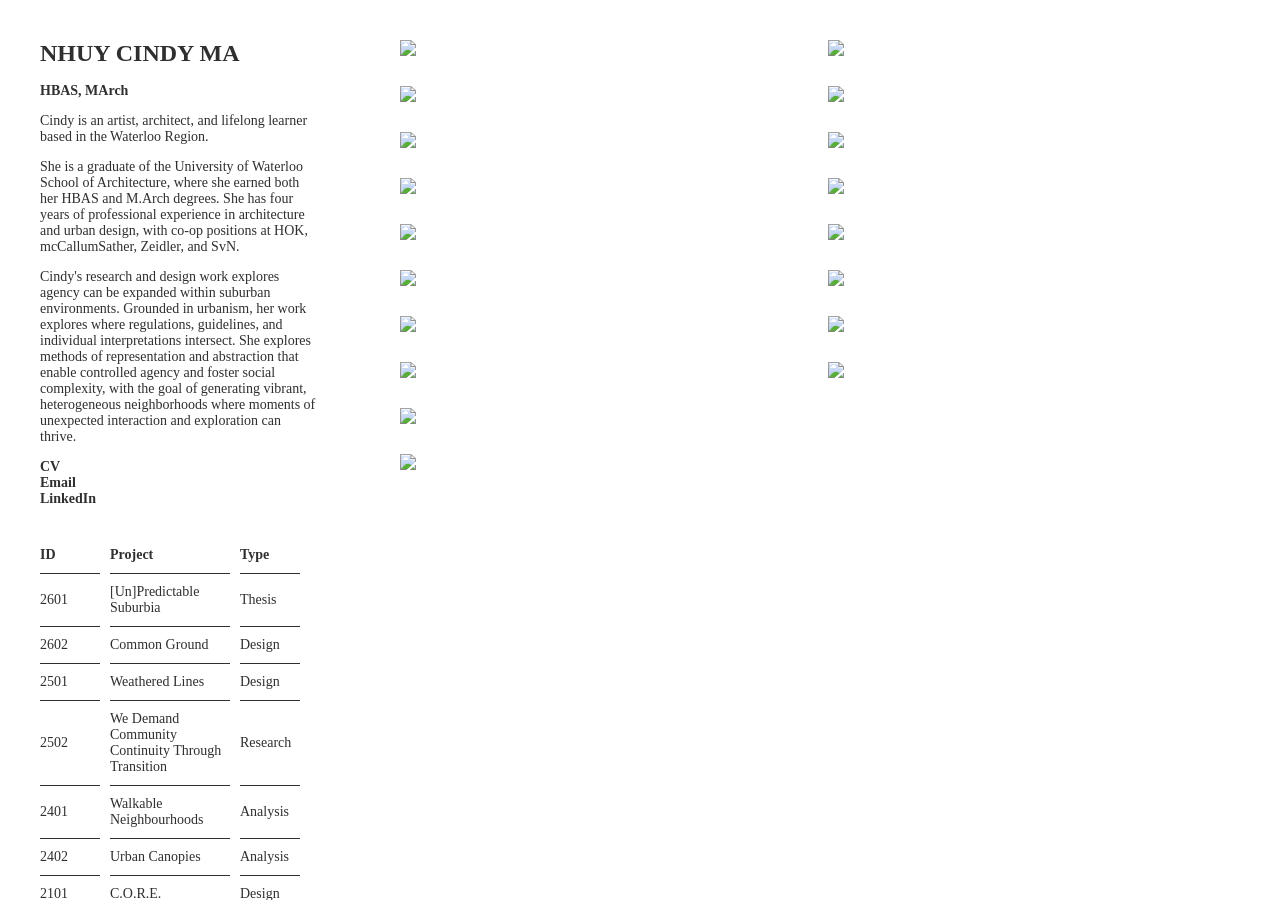
==== index.html @ 772e26f6 "2026-06-07 Add Table, Independent Scrolling" ====
<!DOCTYPE html>
<html lang="en">

<head>
    <meta charset="UTF-8">
    <meta name="viewport" content="width=device-width, initial-scale=1.0">
    <title>Nhuy Cindy Ma</title>
    <link rel="stylesheet" href="styles.css">
</head>

<body>

    <div class="flex-container">
        <div class="navigation">

            <a href="./index.html"><h1>NHUY CINDY MA</h1></a>


            <p class="tagline">HBAS, MArch</p>
            <p>Cindy is an artist, architect, and lifelong learner based in the Waterloo Region.</p>
            <p>She is a graduate of the University of Waterloo School of Architecture, where she
                earned both her HBAS and M.Arch degrees. She has four years of professional experience 
                in architecture and urban design, with co-op positions at HOK, mcCallumSather, Zeidler, and SvN.</p>
            <p>Cindy's research and design work explores agency can be expanded within suburban environments. 
                Grounded in urbanism, her work explores where regulations, guidelines, and individual interpretations 
                intersect. She explores methods of representation and abstraction that enable controlled agency and foster 
                social complexity, with the goal of generating vibrant, heterogeneous neighborhoods where moments of 
                unexpected interaction and exploration can thrive.</p>
            

            <a href="./pages/CV.html"><span class="tagline">CV</span></a><br>
            <a href="mailto:cindy.ma@uwaterloo.ca" rel="mailto"><span class="tagline">Email</span></a><br>
            <a href="https://www.linkedin.com/in/nhuycindyma/" target="_blank" rel="noreferrer"><span class="tagline">LinkedIn</span></a>


            <table>

                <tr>
                    <th>ID</th>
                    <th>Project</th>
                    <th>Type</th>
                </tr>

                <tr>
                    <td>2601</td>
                    <td>[Un]Predictable Suburbia</td>
                    <td>Thesis</td>
                </tr>

                <tr>
                    <td>2602</td>
                    <td>Common Ground</td>
                    <td>Design</td>
                </tr>

                <tr>
                    <td>2501</td>
                    <td>Weathered Lines</td>
                    <td>Design</td>
                </tr>

                <tr>
                    <td>2502</td>
                    <td>We Demand Community Continuity Through Transition</td>
                    <td>Research</td>
                </tr>

                <tr>
                    <td>2401</td>
                    <td>Walkable Neighbourhoods</td>
                    <td>Analysis</td>
                </tr>

                <tr>
                    <td>2402</td>
                    <td>Urban Canopies</td>
                    <td>Analysis</td>
                </tr>

                <tr>
                    <td>2101</td>
                    <td>C.O.R.E.</td>
                    <td>Design</td>
                </tr>

                <tr>
                    <td>2102</td>
                    <td>[Off] The Shelf</td>
                    <td>Research</td>
                </tr>

                <tr>
                    <td>2103</td>
                    <td>The Grand Crossing</td>
                    <td>Design</td>
                </tr>

            </table>


        </div>


        <div class="gallery">

            <div class="left-gallery">
                <img src="./images/gallery/4A_1.jpg">
                <img src="./images/gallery/SvN_1.jpg">
                <img src="./images/gallery/2501_2.jpg">
                <img src="./images/gallery/2501_1.jpg">
                <img src="./images/gallery/2504_1.jpg">
                <img src="./images/gallery/2503_1.jpg">
                <img src="./images/gallery/SvN_3.jpg">
                <img src="./images/gallery/2602_1.jpg">
                <img src="./images/gallery/2504_2.jpg">
                <img src="./images/gallery/SvN_2.jpg">
                <!-- fix pathing -->
            </div>


            <div class="right-gallery">
                <img src="./images/gallery/2602_3.jpg">
                <img src="./images/gallery/2101_1.jpg">
                <img src="./images/gallery/2601_4.jpg">
                <img src="./images/gallery/2601_3.jpg">
                <img src="./images/gallery/2B_1.jpg">
                <img src="./images/gallery/2601_2.jpg">
                <img src="./images/gallery/2601_1.jpg">
                <img src="./images/gallery/2402_2.jpg">
            </div>

        </div>
    </div>

    

</body>

</html>
---- styles.css ----
/* Body */
html,
body {
    margin: 0;
    height: 100%;
    overflow: hidden;
}

/* Typeface */
* {
    font-family: Roboto;
    font-size: 14px;
    font-weight: 350;
    color: #2f2f2f;
}

h1 {
    font-size: 24px;
    font-weight: 700;
    margin-top: 0px;
}

.tagline {
    font-weight: 600;
}

/* Flex */
.flex-container {
    display: flex;
    height: 100vh;
}

.flex-container div {
    flex: 1;
}

.flex-container .navigation,
.flex-container .gallery {
    padding: 40px;
}

.flex-container .gallery {
    flex: 3 1 0%;
    display: flex;
}

.left-gallery img,
.right-gallery img {
    max-width: 100%;
    height: auto;
    display: block;
    margin-bottom: 15px;
}

.left-gallery,
.right-gallery {
    display: flex;
    flex-direction: column;
    gap: 15px;
}

/* Independent Scrolling */
.gallery {
    gap: 15px;
    overflow-y: auto;
}

.navigation {
    overflow-y: auto;
}

/* Hide Scrollbar */
.gallery,
.navigation {

    scrollbar-width: none;
    -ms-overflow-style: none;
}

.gallery::-webkit-scrollbar,
.navigation::-webkit-scrollbar {
    display: none;
}

/* Table */
table  {
    margin-top: 30px;
    width: 100%;
    color: #2f2f2f;
    margin-left: -10px;
    margin-right: -10px;
    border-spacing: 10px;
}

th {
    font-weight: 600;
    text-align: left;
}

td,
th {
    vertical-align: middle;
    padding: 0px 0px 10px 0px;
}

td,
th {
    border-bottom: 1px solid #2f2f2f;
}

tr:last-child td{
    border-bottom: none;
}

th:nth-child(1),
td:nth-child(1),
th:nth-child(3),
td:nth-child(3) {
    width: 60px;
}

/* Links */
a {
    text-decoration: none;
    color: #2f2f2f;
}

a:active {
    color:grey;
}
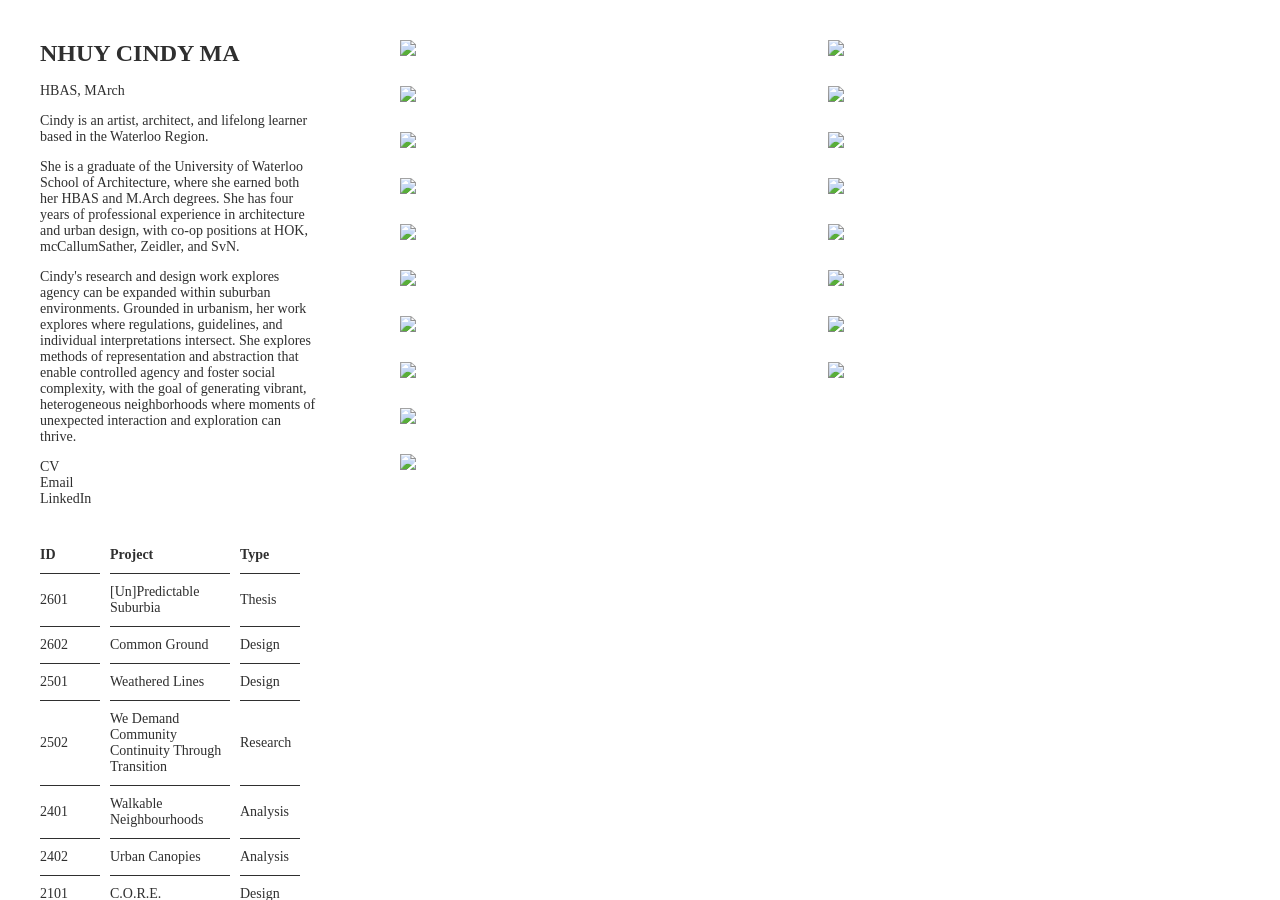
==== commit 1714c9f0: "2026-06-07 Add All Pages" ====
--- a/index.html
+++ b/index.html
@@ -16,7 +16,7 @@
             <a href="./index.html"><h1>NHUY CINDY MA</h1></a>
 
 
-            <p class="tagline">HBAS, MArch</p>
+            <p class="bold">HBAS, MArch</p>
             <p>Cindy is an artist, architect, and lifelong learner based in the Waterloo Region.</p>
             <p>She is a graduate of the University of Waterloo School of Architecture, where she
                 earned both her HBAS and M.Arch degrees. She has four years of professional experience 
@@ -28,12 +28,12 @@
                 unexpected interaction and exploration can thrive.</p>
             
 
-            <a href="./pages/CV.html"><span class="tagline">CV</span></a><br>
-            <a href="mailto:cindy.ma@uwaterloo.ca" rel="mailto"><span class="tagline">Email</span></a><br>
-            <a href="https://www.linkedin.com/in/nhuycindyma/" target="_blank" rel="noreferrer"><span class="tagline">LinkedIn</span></a>
+            <a href="./pages/CV.html"><span class="bold">CV</span></a><br>
+            <a href="mailto:cindy.ma@uwaterloo.ca" rel="mailto"><span class="bold">Email</span></a><br>
+            <a href="https://www.linkedin.com/in/nhuycindyma/" target="_blank" rel="noreferrer"><span class="bold">LinkedIn</span></a>
 
 
-            <table>
+            <table class="project-table">
 
                 <tr>
                     <th>ID</th>
@@ -43,55 +43,55 @@
 
                 <tr>
                     <td>2601</td>
-                    <td>[Un]Predictable Suburbia</td>
+                    <td><a href="./pages/2601.html">[Un]Predictable Suburbia</a></td>
                     <td>Thesis</td>
                 </tr>
 
                 <tr>
                     <td>2602</td>
-                    <td>Common Ground</td>
+                    <td><a href="./pages/2602.html">Common Ground</a></td>
                     <td>Design</td>
                 </tr>
 
                 <tr>
                     <td>2501</td>
-                    <td>Weathered Lines</td>
+                    <td><a href="./pages/2501.html">Weathered Lines</a></td>
                     <td>Design</td>
                 </tr>
 
                 <tr>
                     <td>2502</td>
-                    <td>We Demand Community Continuity Through Transition</td>
+                    <td><a href="./pages/2502.html">We Demand Community Continuity Through Transition</a></td>
                     <td>Research</td>
                 </tr>
 
                 <tr>
                     <td>2401</td>
-                    <td>Walkable Neighbourhoods</td>
+                    <td><a href="./pages/2401.html">Walkable Neighbourhoods</a></td>
                     <td>Analysis</td>
                 </tr>
 
                 <tr>
                     <td>2402</td>
-                    <td>Urban Canopies</td>
+                    <td><a href="./pages/2402.html">Urban Canopies</a></td>
                     <td>Analysis</td>
                 </tr>
 
                 <tr>
                     <td>2101</td>
-                    <td>C.O.R.E.</td>
+                    <td><a href="./pages/2101.html">C.O.R.E.</a></td>
                     <td>Design</td>
                 </tr>
 
                 <tr>
                     <td>2102</td>
-                    <td>[Off] The Shelf</td>
+                    <td><a href="./pages/2102.html">[Off] The Shelf</a></td>
                     <td>Research</td>
                 </tr>
 
                 <tr>
                     <td>2103</td>
-                    <td>The Grand Crossing</td>
+                    <td><a href="./pages/2103.html">The Grand Crossing</a></td>
                     <td>Design</td>
                 </tr>
 
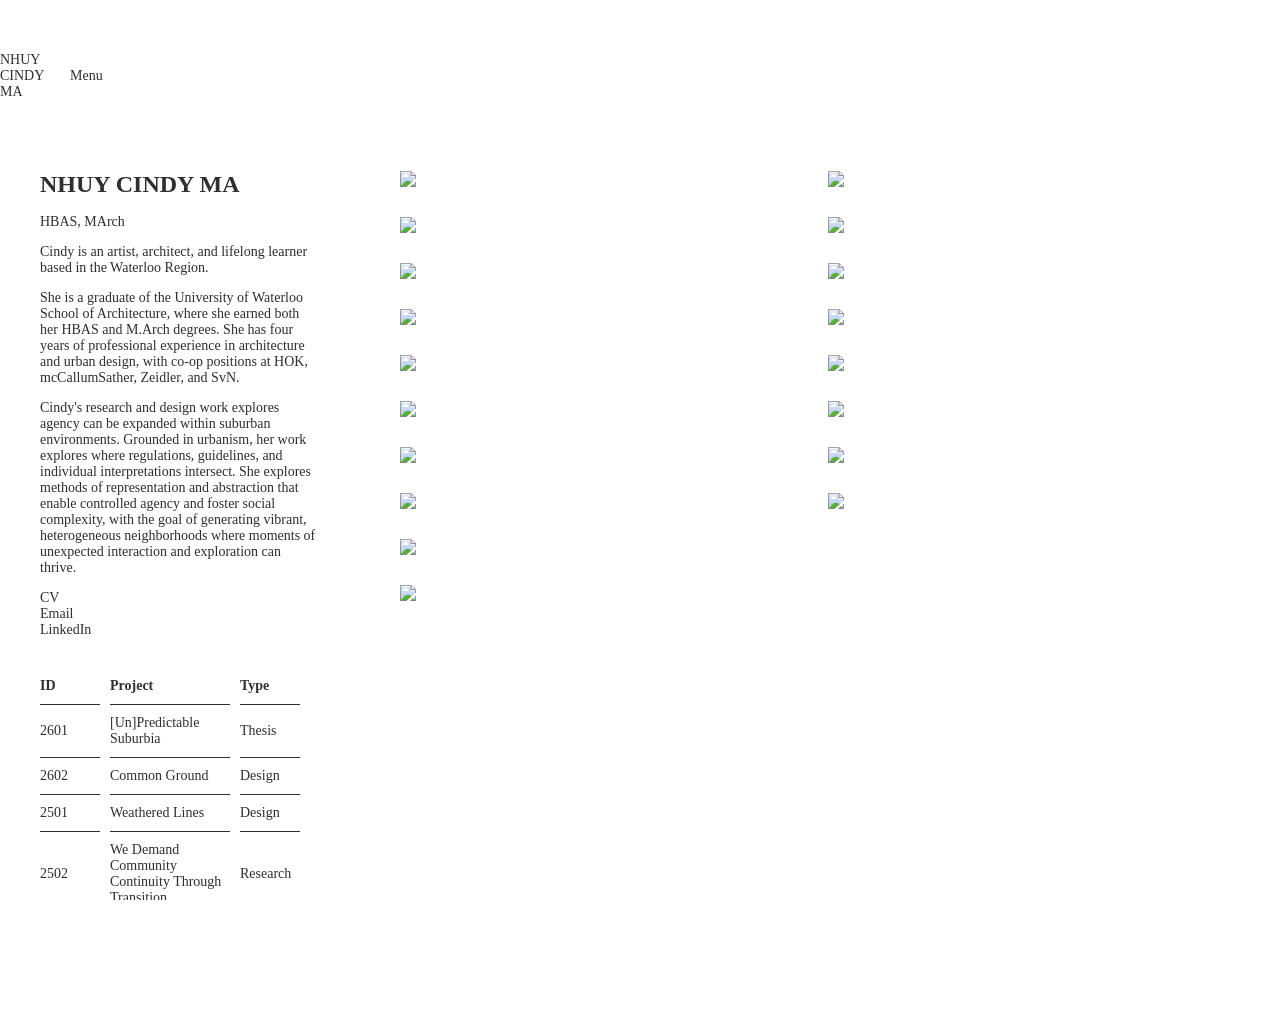
==== commit 537936f5: "2026-06-07 Test Lazy Loading" ====
--- a/index.html
+++ b/index.html
@@ -10,7 +10,16 @@
 
 <body>
 
-    <div class="flex-container">
+    <header class="mobile-header">
+        <table class="mobile-header-table">
+            <tr>
+                <td><a href="./index.html"><h2 class="bold">NHUY CINDY MA</h2></a></td>
+                <td><a href="./mobile-index.html"><h2>Menu</h2></a></td>
+            </tr>
+        </table>
+    </header>
+
+    <div id="top" class="flex-container">
         <div class="navigation">
 
             <a href="./index.html"><h1>NHUY CINDY MA</h1></a>
@@ -100,39 +109,36 @@
 
         </div>
 
-
         <div class="gallery">
 
             <div class="left-gallery">
-                <img src="./images/gallery/4A_1.jpg">
-                <img src="./images/gallery/SvN_1.jpg">
-                <img src="./images/gallery/2501_2.jpg">
-                <img src="./images/gallery/2501_1.jpg">
-                <img src="./images/gallery/2504_1.jpg">
-                <img src="./images/gallery/2503_1.jpg">
-                <img src="./images/gallery/SvN_3.jpg">
-                <img src="./images/gallery/2602_1.jpg">
-                <img src="./images/gallery/2504_2.jpg">
-                <img src="./images/gallery/SvN_2.jpg">
-                <!-- fix pathing -->
+                <img src="./images/gallery/4A_1.jpg" loading="lazy" decoding="async">
+                <img src="./images/gallery/SvN_1.jpg" loading="lazy" decoding="async">
+                <img src="./images/gallery/2501_2.jpg" loading="lazy" decoding="async">
+                <img src="./images/gallery/2501_1.jpg" loading="lazy" decoding="async">
+                <img src="./images/gallery/2504_1.jpg" loading="lazy" decoding="async">
+                <img src="./images/gallery/2503_1.jpg" loading="lazy" decoding="async">
+                <img src="./images/gallery/SvN_3.jpg" loading="lazy" decoding="async">
+                <img src="./images/gallery/2602_1.jpg" loading="lazy" decoding="async">
+                <img src="./images/gallery/2504_2.jpg" loading="lazy" decoding="async">
+                <img src="./images/gallery/SvN_2.jpg" loading="lazy" decoding="async">
             </div>
 
 
             <div class="right-gallery">
-                <img src="./images/gallery/2602_3.jpg">
-                <img src="./images/gallery/2101_1.jpg">
-                <img src="./images/gallery/2601_4.jpg">
-                <img src="./images/gallery/2601_3.jpg">
-                <img src="./images/gallery/2B_1.jpg">
-                <img src="./images/gallery/2601_2.jpg">
-                <img src="./images/gallery/2601_1.jpg">
-                <img src="./images/gallery/2402_2.jpg">
+                <img src="./images/gallery/2602_3.jpg" loading="lazy" decoding="async">
+                <img src="./images/gallery/2101_1.jpg" loading="lazy" decoding="async">
+                <img src="./images/gallery/2601_4.jpg" loading="lazy" decoding="async">
+                <img src="./images/gallery/2601_3.jpg" loading="lazy" decoding="async">
+                <img src="./images/gallery/2B_1.jpg" loading="lazy" decoding="async">
+                <img src="./images/gallery/2601_2.jpg" loading="lazy" decoding="async">
+                <img src="./images/gallery/2601_1.jpg" loading="lazy" decoding="async">
+                <img src="./images/gallery/2402_2.jpg" loading="lazy" decoding="async">
             </div>
 
         </div>
+
     </div>
-
-    
 
 </body>
 
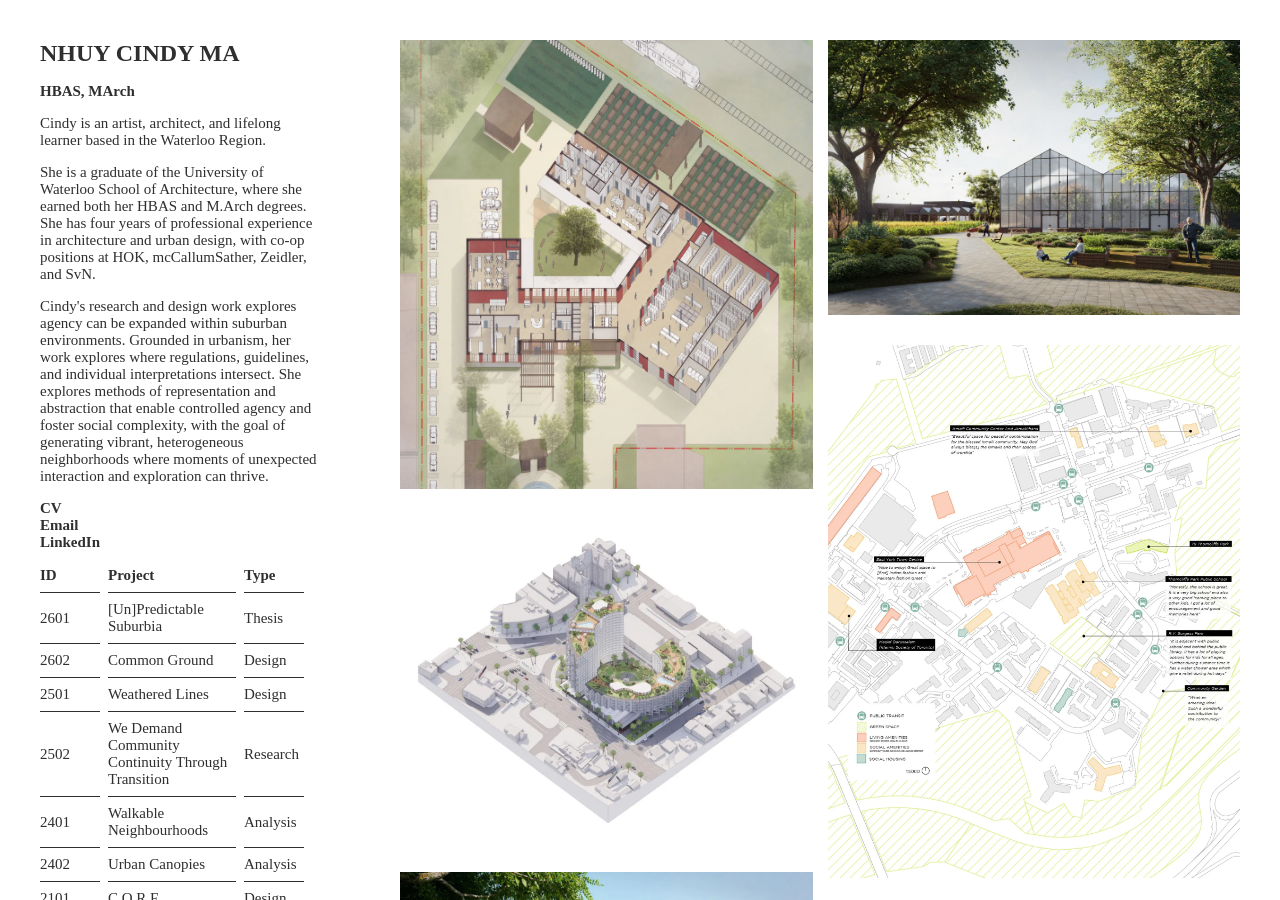
==== commit 3bcf3c6e: "2026-06-10 Add JS Menu + Link Hover" ====
--- a/index.html
+++ b/index.html
@@ -14,10 +14,105 @@
         <table class="mobile-header-table">
             <tr>
                 <td><a href="./index.html"><h2 class="bold">NHUY CINDY MA</h2></a></td>
-                <td><a href="./mobile-index.html"><h2>Menu</h2></a></td>
+                <td><button id="menu-button"><h2>Menu</h2></button></td>
             </tr>
         </table>
     </header>
+
+    <nav id="menu-overlay" class="overlay">
+
+        <div class="overlay-header">
+            <table class="mobile-header-table">
+                <tr>
+                    <td><a href="./index.html"><h2 class="bold">NHUY CINDY MA</h2></a></td>
+                    <td><button id="close-button"><h2>Close</h2></button></td>
+                </tr>
+            </table>
+        </div>
+
+        <div class="overlay-navigation">
+            <div class="bold">HBAS, MArch</div>
+            <p>Cindy is an artist, architect, and lifelong learner based in the Waterloo Region.</p>
+            <p>She is a graduate of the University of Waterloo School of Architecture, where she
+                earned both her HBAS and M.Arch degrees. She has four years of professional experience 
+                in architecture and urban design, with co-op positions at HOK, mcCallumSather, Zeidler, and SvN.</p>
+            <p>Cindy's research and design work explores agency can be expanded within suburban environments. 
+                Grounded in urbanism, her work explores where regulations, guidelines, and individual interpretations 
+                intersect. She explores methods of representation and abstraction that enable controlled agency and foster 
+                social complexity, with the goal of generating vibrant, heterogeneous neighborhoods where moments of 
+                unexpected interaction and exploration can thrive.</p>
+            
+
+            <a href="./pages/CV.html"><span class="bold">CV</span></a><br>
+            <a href="mailto:cindy.ma@uwaterloo.ca" rel="mailto"><span class="bold">Email</span></a><br>
+            <a href="https://www.linkedin.com/in/nhuycindyma/" target="_blank" rel="noreferrer"><span class="bold">LinkedIn</span></a>
+
+
+            <table class="project-table">
+
+                <tr>
+                    <th>ID</th>
+                    <th>Project</th>
+                    <th>Type</th>
+                </tr>
+
+                <tr>
+                    <td>2601</td>
+                    <td><a href="./pages/2601.html">[Un]Predictable Suburbia</a></td>
+                    <td>Thesis</td>
+                </tr>
+
+                <tr>
+                    <td>2602</td>
+                    <td><a href="./pages/2602.html">Common Ground</a></td>
+                    <td>Design</td>
+                </tr>
+
+                <tr>
+                    <td>2501</td>
+                    <td><a href="./pages/2501.html">Weathered Lines</a></td>
+                    <td>Design</td>
+                </tr>
+
+                <tr>
+                    <td>2502</td>
+                    <td><a href="./pages/2502.html">We Demand Community Continuity Through Transition</a></td>
+                    <td>Research</td>
+                </tr>
+
+                <tr>
+                    <td>2401</td>
+                    <td><a href="./pages/2401.html">Walkable Neighbourhoods</a></td>
+                    <td>Analysis</td>
+                </tr>
+
+                <tr>
+                    <td>2402</td>
+                    <td><a href="./pages/2402.html">Urban Canopies</a></td>
+                    <td>Analysis</td>
+                </tr>
+
+                <tr>
+                    <td>2101</td>
+                    <td><a href="./pages/2101.html">C.O.R.E.</a></td>
+                    <td>Design</td>
+                </tr>
+
+                <tr>
+                    <td>2102</td>
+                    <td><a href="./pages/2102.html">[Off] The Shelf</a></td>
+                    <td>Research</td>
+                </tr>
+
+                <tr>
+                    <td>2103</td>
+                    <td><a href="./pages/2103.html">The Grand Crossing</a></td>
+                    <td>Design</td>
+                </tr>
+            </table>
+        </div>
+
+    </nav>
 
     <div id="top" class="flex-container">
         <div class="navigation">
@@ -112,34 +207,36 @@
         <div class="gallery">
 
             <div class="left-gallery">
-                <img src="./images/gallery/4A_1.jpg" loading="lazy" decoding="async">
-                <img src="./images/gallery/SvN_1.jpg" loading="lazy" decoding="async">
-                <img src="./images/gallery/2501_2.jpg" loading="lazy" decoding="async">
-                <img src="./images/gallery/2501_1.jpg" loading="lazy" decoding="async">
-                <img src="./images/gallery/2504_1.jpg" loading="lazy" decoding="async">
-                <img src="./images/gallery/2503_1.jpg" loading="lazy" decoding="async">
-                <img src="./images/gallery/SvN_3.jpg" loading="lazy" decoding="async">
-                <img src="./images/gallery/2602_1.jpg" loading="lazy" decoding="async">
-                <img src="./images/gallery/2504_2.jpg" loading="lazy" decoding="async">
-                <img src="./images/gallery/SvN_2.jpg" loading="lazy" decoding="async">
+                <img src="./images/gallery/4A_1.webp" loading="lazy" decoding="async">
+                <img src="./images/gallery/SvN_1.webp" loading="lazy" decoding="async">
+                <img src="./images/gallery/2501_2.webp" loading="lazy" decoding="async">
+                <img src="./images/gallery/2501_1.webp" loading="lazy" decoding="async">
+                <img src="./images/gallery/2504_1.webp" loading="lazy" decoding="async">
+                <img src="./images/gallery/2503_1.webp" loading="lazy" decoding="async">
+                <img src="./images/gallery/SvN_3.webp" loading="lazy" decoding="async">
+                <img src="./images/gallery/2602_1.webp" loading="lazy" decoding="async">
+                <img src="./images/gallery/2504_2.webp" loading="lazy" decoding="async">
+                <img src="./images/gallery/SvN_2.webp" loading="lazy" decoding="async">
             </div>
 
 
             <div class="right-gallery">
-                <img src="./images/gallery/2602_3.jpg" loading="lazy" decoding="async">
-                <img src="./images/gallery/2101_1.jpg" loading="lazy" decoding="async">
-                <img src="./images/gallery/2601_4.jpg" loading="lazy" decoding="async">
-                <img src="./images/gallery/2601_3.jpg" loading="lazy" decoding="async">
-                <img src="./images/gallery/2B_1.jpg" loading="lazy" decoding="async">
-                <img src="./images/gallery/2601_2.jpg" loading="lazy" decoding="async">
-                <img src="./images/gallery/2601_1.jpg" loading="lazy" decoding="async">
-                <img src="./images/gallery/2402_2.jpg" loading="lazy" decoding="async">
+                <img src="./images/gallery/2602_3.webp" loading="lazy" decoding="async">
+                <img src="./images/gallery/2101_1.webp" loading="lazy" decoding="async">
+                <img src="./images/gallery/2601_4.webp" loading="lazy" decoding="async">
+                <img src="./images/gallery/2601_3.webp" loading="lazy" decoding="async">
+                <img src="./images/gallery/2B_1.webp" loading="lazy" decoding="async">
+                <img src="./images/gallery/2601_2.webp" loading="lazy" decoding="async">
+                <img src="./images/gallery/2601_1.webp" loading="lazy" decoding="async">
+                <img src="./images/gallery/2402_2.webp" loading="lazy" decoding="async">
             </div>
 
         </div>
 
     </div>
 
+    <script src="navigation.js"></script>
+
 </body>
 
 </html>
--- a/styles.css
+++ b/styles.css
@@ -1,17 +1,77 @@
+/* Mobile Menus */
+/* Header */
+.mobile-header,
+.mobile-footer {
+    display: none;
+}
+
+.overlay {
+    position: fixed;
+    inset: 0;
+
+    background: rgba(255, 255, 255, 0.5);
+    backdrop-filter: blur(10px);
+    -webkit-backdrop-filter: blur(10px); /* Safari */
+
+    display: flex;
+    flex-direction: column;
+
+    padding: 15px;
+
+    opacity: 0;
+    visibility: hidden;
+
+    transition:
+        opacity 0.5s ease,
+        backdrop-filter 0.5s ease,
+        -webkit-backdrop-filter 0.5s ease; 
+
+    z-index: 1000;
+}
+
+.overlay.active {
+    opacity: 1;
+    visibility: visible;
+
+    backdrop-filter: blur(10px);
+    -webkit-backdrop-filter: blur(10px); /* Safari */
+}
+
+.overlay-navigation {
+    padding: 24px;
+    overflow-y: auto;
+}
+
+#menu-button,
+#close-button {
+    background: none;
+    border: none;
+    padding: 0;
+    margin: 0;
+
+    font: inherit;
+    color: inherit;
+
+    cursor: pointer;
+}
+
 /* Body */
 html,
 body {
     margin: 0;
     height: 100%;
-    overflow: hidden;
+    overflow-y:auto;
 }
 
 /* Typeface */
 * {
     font-family: Roboto;
-    font-size: 14px;
+    font-size: 15px;
     font-weight: 350;
-    color: #2f2f2f;
+}
+
+p {
+    color:#2f2f2f
 }
 
 h1 {
@@ -20,8 +80,48 @@
     margin-top: 0px;
 }
 
-.tagline {
+h2 {
+    font-size: 20px;
+    margin: 0px;
+}
+
+.bold {
     font-weight: 600;
+}
+
+.content-section-title {
+    font-weight: 600;
+    padding-top: 10px;
+}
+
+.italic {
+    font-style: oblique;
+}
+
+.grey {
+    color: grey;
+}
+
+.caption {
+    color: grey;
+    font-style: oblique;
+    font-size: 13px;
+}
+
+/* Links */
+a {
+    text-decoration: none;
+    color: #2f2f2f;
+    transition: color 0.2s ease;
+}
+
+a:hover {
+    color: #555555;
+    letter-spacing: 0.2px;
+}
+
+a:active {
+    color: #000000;
 }
 
 /* Flex */
@@ -35,11 +135,13 @@
 }
 
 .flex-container .navigation,
-.flex-container .gallery {
+.flex-container .gallery,
+.flex-container .content {
     padding: 40px;
 }
 
-.flex-container .gallery {
+.flex-container .gallery,
+.flex-container .content {
     flex: 3 1 0%;
     display: flex;
 }
@@ -52,11 +154,22 @@
     margin-bottom: 15px;
 }
 
+.main-content img {
+    max-width: 100%;
+    height: auto;
+    display: block;
+}
+
 .left-gallery,
 .right-gallery {
     display: flex;
     flex-direction: column;
     gap: 15px;
+}
+
+/* Smooth Scrolling */
+html {
+    scroll-behavior: smooth;
 }
 
 /* Independent Scrolling */
@@ -65,66 +178,185 @@
     overflow-y: auto;
 }
 
-.navigation {
+.navigation,
+.content {
     overflow-y: auto;
 }
 
 /* Hide Scrollbar */
 .gallery,
-.navigation {
+.navigation,
+.content,
+.overlay-navigation,
+body {
 
     scrollbar-width: none;
     -ms-overflow-style: none;
 }
 
 .gallery::-webkit-scrollbar,
-.navigation::-webkit-scrollbar {
+.navigation::-webkit-scrollbar,
+.content::-webkit-scrollbar,
+.overlay-navigation::-webkit-scrollbar,
+body::-webkit-scrollbar {
     display: none;
 }
 
 /* Table */
-table  {
-    margin-top: 30px;
+.project-table {
+    margin-top: 8px;
     width: 100%;
     color: #2f2f2f;
-    margin-left: -10px;
-    margin-right: -10px;
-    border-spacing: 10px;
-}
-
-th {
+    margin-left: -8px;
+    margin-right: -8px;
+    border-spacing: 8px;
+}
+
+.project-table th {
     font-weight: 600;
     text-align: left;
 }
 
-td,
-th {
+.project-table td,
+.project-table th {
     vertical-align: middle;
-    padding: 0px 0px 10px 0px;
-}
-
-td,
-th {
+    padding: 0px 0px 8px 0px;
+}
+
+.project-table td,
+.project-table th {
     border-bottom: 1px solid #2f2f2f;
 }
 
-tr:last-child td{
+.project-table tr:last-child td{
     border-bottom: none;
 }
 
-th:nth-child(1),
-td:nth-child(1),
-th:nth-child(3),
-td:nth-child(3) {
+.project-table th:nth-child(1),
+.project-table td:nth-child(1),
+.project-table th:nth-child(3),
+.project-table td:nth-child(3) {
     width: 60px;
 }
 
-/* Links */
-a {
-    text-decoration: none;
+.cv-table {
     color: #2f2f2f;
 }
 
-a:active {
-    color:grey;
+.cv-table td {
+    vertical-align: top;
+}
+
+.cv-table tr {
+    text-align: left;
+}
+
+.cv-table td:nth-child(1) {
+    width: 120px;
+}
+
+.header-table {
+    color: #2f2f2f;
+    width: 100%;
+}
+
+.header-table td {
+    text-align: center;
+    vertical-align: top;
+}
+
+.header-table td:nth-child(1) {
+    text-align: left;
+}
+
+.header-table td:nth-child(3) {
+    text-align: right;
+}
+
+.mobile-header-table,
+.overlay-header {
+    width: 100%;
+}
+
+.mobile-header-table td,
+.overlay-header td {
+    text-align: center;
+    vertical-align: top;
+}
+
+.mobile-header-table td:nth-child(1),
+.overlay-header td:nth-child(1) {
+    text-align: left;
+}
+
+.mobile-header-table td:nth-child(2),
+.overlay-header td:nth-child(2) {
+    text-align: right;
+}
+
+/* Ordered List */
+
+ol {
+    color:#2f2f2f;
+}
+
+ol li::marker {
+    font-weight: 600;
+}
+
+li {
+    padding-left: 15px;
+}
+
+/* Side-By-Side Images */
+.image-column {
+    flex: 50%;
+}
+
+.image-row {
+    display: flex;
+    gap: 10px;
+}
+
+/* Media Query - Phones*/
+@media only screen and (max-width: 600px) {
+    /* * {
+        font-size: 20px;
+    }
+    
+    .caption {
+        font-size: 16px;
+    } */
+
+    .navigation,
+    .empty {
+        display: none;
+    }
+
+    .mobile-header,
+    .mobile-footer {
+    display: flex;
+    padding: 15px;
+
+    position: sticky;
+    top: 0;
+
+    background: white;
+
+    }
+
+    .gallery,
+    .content {
+        width: 100%;
+    }
+
+    .flex-container .gallery,
+    .flex-container .content {
+    padding-top: 0px;
+    }
+
+    .desktop-only {
+        display: none;
+    }
+
 }
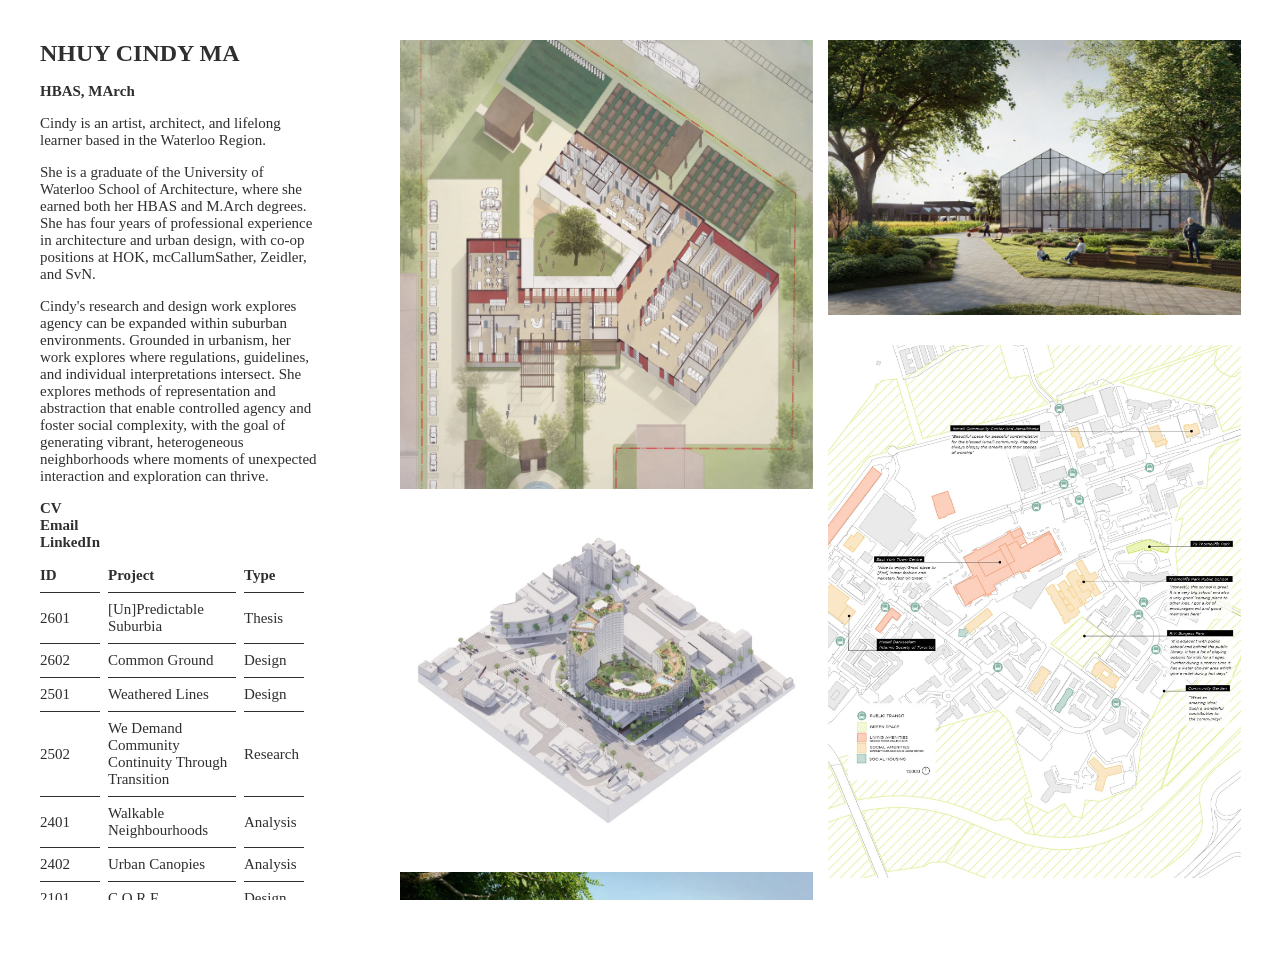
==== commit 42f42555: "2026-06-10 Add JS Image Fade-In Scroll" ====
--- a/index.html
+++ b/index.html
@@ -207,34 +207,35 @@
         <div class="gallery">
 
             <div class="left-gallery">
-                <img src="./images/gallery/4A_1.webp" loading="lazy" decoding="async">
-                <img src="./images/gallery/SvN_1.webp" loading="lazy" decoding="async">
-                <img src="./images/gallery/2501_2.webp" loading="lazy" decoding="async">
-                <img src="./images/gallery/2501_1.webp" loading="lazy" decoding="async">
-                <img src="./images/gallery/2504_1.webp" loading="lazy" decoding="async">
-                <img src="./images/gallery/2503_1.webp" loading="lazy" decoding="async">
-                <img src="./images/gallery/SvN_3.webp" loading="lazy" decoding="async">
-                <img src="./images/gallery/2602_1.webp" loading="lazy" decoding="async">
-                <img src="./images/gallery/2504_2.webp" loading="lazy" decoding="async">
-                <img src="./images/gallery/SvN_2.webp" loading="lazy" decoding="async">
+                <img class="fade-in" src="./images/gallery/4A_1.webp">
+                <img class="fade-in" src="./images/gallery/SvN_1.webp">
+                <img class="fade-in" src="./images/gallery/2501_2.webp">
+                <img class="fade-in" src="./images/gallery/2501_1.webp">
+                <img class="fade-in" src="./images/gallery/2504_1.webp">
+                <img class="fade-in" src="./images/gallery/2503_1.webp">
+                <img class="fade-in" src="./images/gallery/SvN_3.webp">
+                <img class="fade-in" src="./images/gallery/2602_1.webp">
+                <img class="fade-in" src="./images/gallery/2504_2.webp">
+                <img class="fade-in" src="./images/gallery/SvN_2.webp">
             </div>
 
 
             <div class="right-gallery">
-                <img src="./images/gallery/2602_3.webp" loading="lazy" decoding="async">
-                <img src="./images/gallery/2101_1.webp" loading="lazy" decoding="async">
-                <img src="./images/gallery/2601_4.webp" loading="lazy" decoding="async">
-                <img src="./images/gallery/2601_3.webp" loading="lazy" decoding="async">
-                <img src="./images/gallery/2B_1.webp" loading="lazy" decoding="async">
-                <img src="./images/gallery/2601_2.webp" loading="lazy" decoding="async">
-                <img src="./images/gallery/2601_1.webp" loading="lazy" decoding="async">
-                <img src="./images/gallery/2402_2.webp" loading="lazy" decoding="async">
+                <img class="fade-in" src="./images/gallery/2602_3.webp">
+                <img class="fade-in" src="./images/gallery/2101_1.webp">
+                <img class="fade-in" src="./images/gallery/2601_4.webp">
+                <img class="fade-in" src="./images/gallery/2601_3.webp">
+                <img class="fade-in" src="./images/gallery/2B_1.webp">
+                <img class="fade-in" src="./images/gallery/2601_2.webp">
+                <img class="fade-in" src="./images/gallery/2601_1.webp">
+                <img class="fade-in" src="./images/gallery/2402_2.webp">
             </div>
 
         </div>
 
     </div>
 
+    <script src="img-fade-in.js"></script>
     <script src="navigation.js"></script>
 
 </body>
--- a/styles.css
+++ b/styles.css
@@ -176,6 +176,7 @@
 .gallery {
     gap: 15px;
     overflow-y: auto;
+    height: 100vh;
 }
 
 .navigation,
@@ -318,6 +319,19 @@
     gap: 10px;
 }
 
+/* Scroll Fade-In */
+.fade-in {
+    opacity: 0;
+    transform: translateY(20px) scale(0.98);
+    transition: opacity 0.9s ease, transform 0.9s ease;
+    will-change: opacity, transform;
+}
+
+.fade-in.visible {
+    opacity: 1;
+    transform: translateY(0) scale(1);
+}
+
 /* Media Query - Phones*/
 @media only screen and (max-width: 600px) {
     /* * {
@@ -340,7 +354,7 @@
 
     position: sticky;
     top: 0;
-
+    z-index: 2000;
     background: white;
 
     }
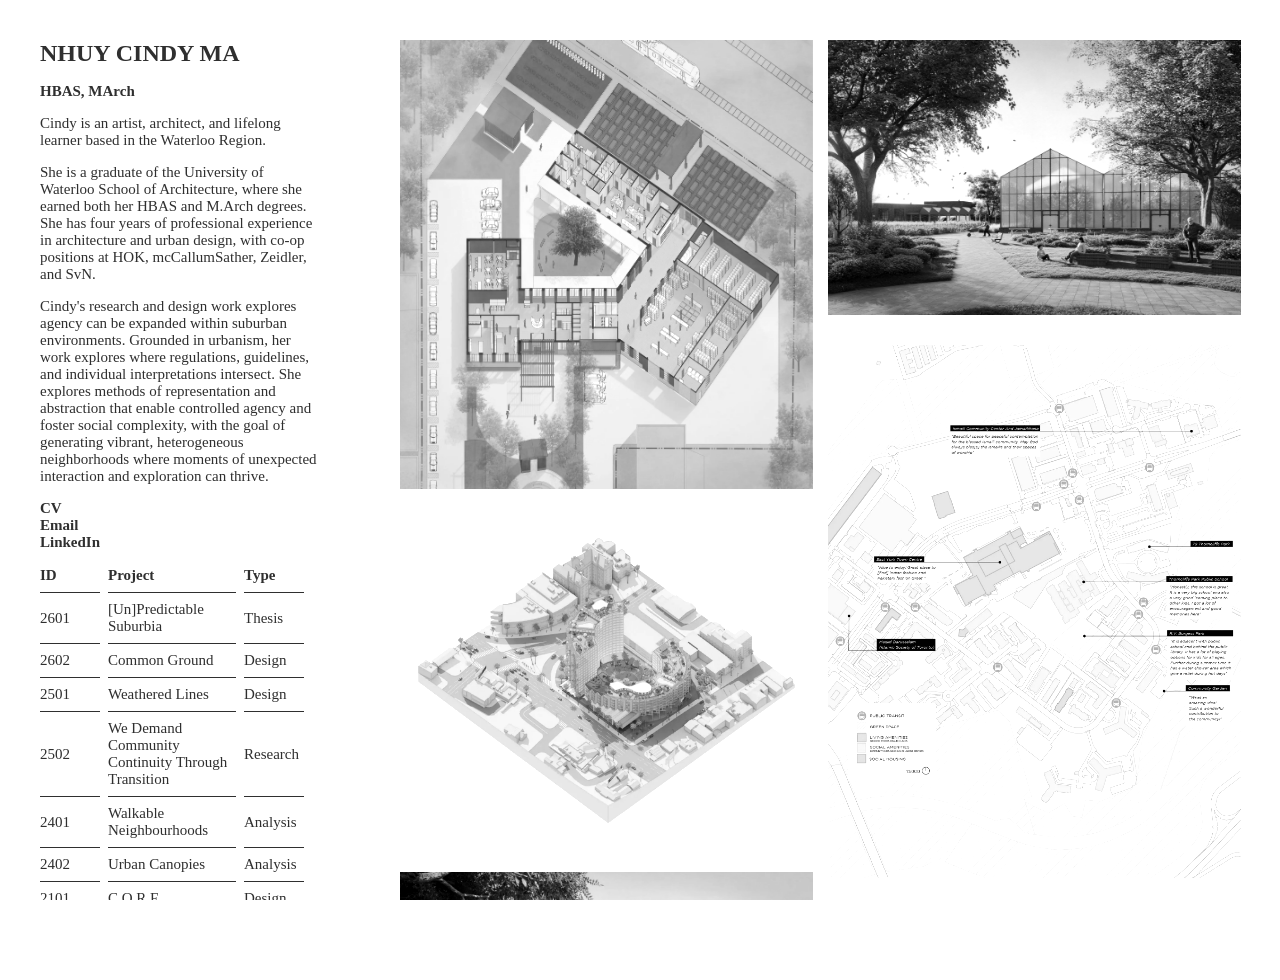
==== commit a7dca6ee: "2026-06-10 Add IMG Zoom & Gallery Grayscale" ====
--- a/index.html
+++ b/index.html
@@ -235,7 +235,12 @@
 
     </div>
 
+    <div id="lightbox" class="lightbox">
+        <img id="lightbox-image" src="" alt="">
+    </div>
+
     <script src="img-fade-in.js"></script>
+    <script src="img-zoom-in.js"></script>
     <script src="navigation.js"></script>
 
 </body>
--- a/styles.css
+++ b/styles.css
@@ -332,6 +332,66 @@
     transform: translateY(0) scale(1);
 }
 
+/* Image Zoom In */
+.lightbox {
+    position: fixed;
+    inset: 0;
+
+    display: flex;
+    justify-content: center;
+    align-items: center;
+
+    background: rgba(255, 255, 255, 0.5);
+    backdrop-filter: blur(10px);
+    -webkit-backdrop-filter: blur(10px);
+
+    opacity: 0;
+    visibility: hidden;
+
+    transition:
+        opacity 0.35s ease,
+        visibility 0.35s ease;
+
+    z-index: 9999;
+
+    cursor: zoom-out;
+}
+
+.lightbox.active {
+    opacity: 1;
+    visibility: visible;
+}
+
+.lightbox img {
+    max-width: 90vw;
+    max-height: 90vh;
+    object-fit: contain;
+    
+    transform: scale(0.98);
+    opacity: 0;
+
+    transition:
+        transform 0.45s cubic-bezier(0.22, 1, 0.36, 1),
+        opacity 0.45s ease;
+}
+
+.lightbox.active img {
+    transform: scale(1);
+    opacity: 1;
+}
+
+.gallery img {
+    filter: grayscale(100%) contrast(1.05) brightness(1.05);
+    transition: filter 0.5s ease, transform 0.5s ease;
+    transform: scale(1);
+    cursor: zoom-in;
+}
+
+.gallery img:hover {
+    filter: grayscale(0%) contrast(1) brightness(1);
+    transform: scale(1.01);
+}
+
 /* Media Query - Phones*/
 @media only screen and (max-width: 600px) {
     /* * {
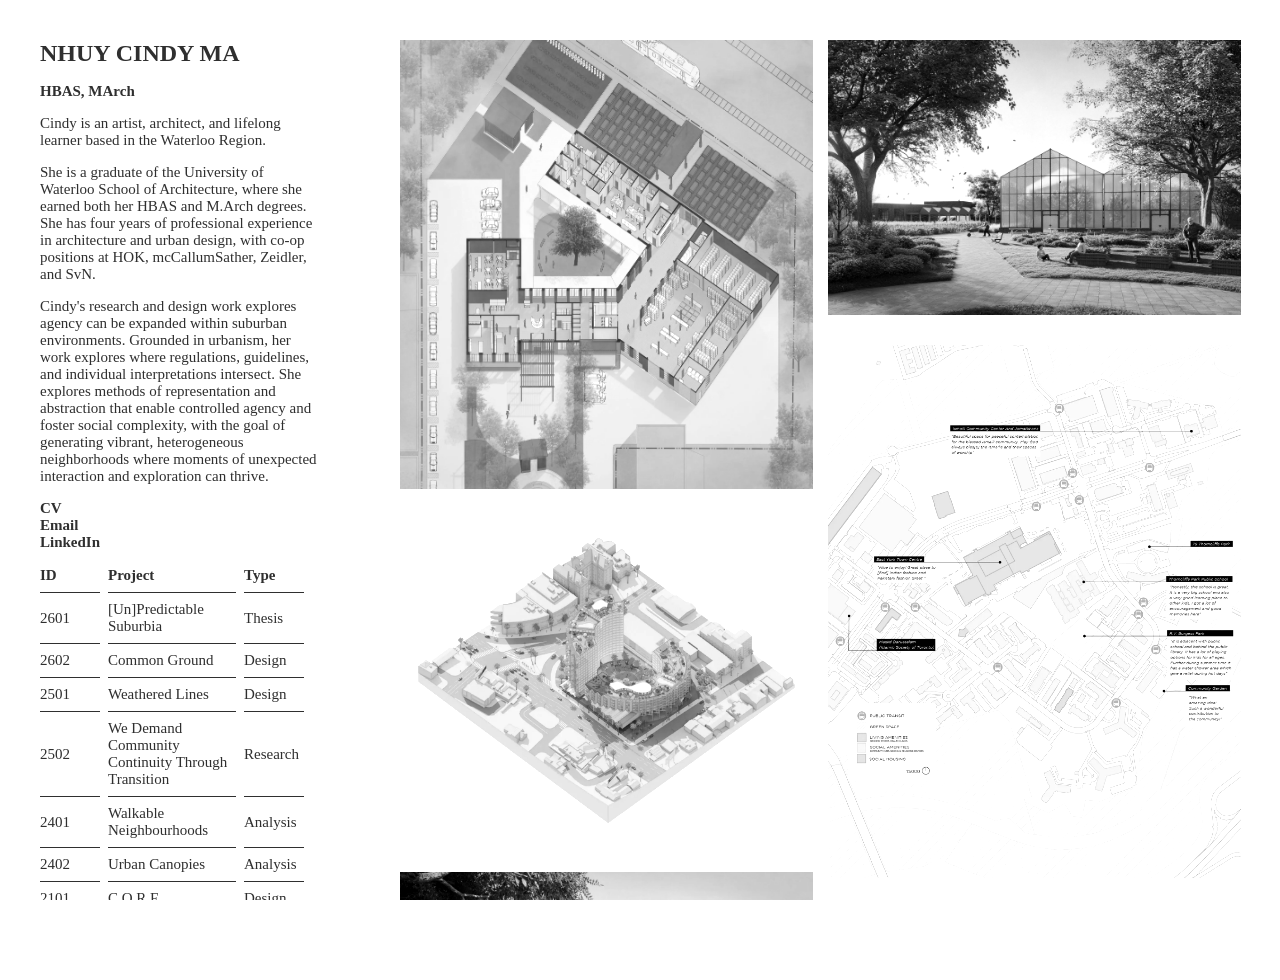
==== commit 64cbab06: "2026-06-10 Fix Gallery Fade-In Page Scroll Add .img-wrap to all gallery images Add overflow: hidden;" ====
--- a/index.html
+++ b/index.html
@@ -207,28 +207,83 @@
         <div class="gallery">
 
             <div class="left-gallery">
-                <img class="fade-in" src="./images/gallery/4A_1.webp">
-                <img class="fade-in" src="./images/gallery/SvN_1.webp">
-                <img class="fade-in" src="./images/gallery/2501_2.webp">
-                <img class="fade-in" src="./images/gallery/2501_1.webp">
-                <img class="fade-in" src="./images/gallery/2504_1.webp">
-                <img class="fade-in" src="./images/gallery/2503_1.webp">
-                <img class="fade-in" src="./images/gallery/SvN_3.webp">
-                <img class="fade-in" src="./images/gallery/2602_1.webp">
-                <img class="fade-in" src="./images/gallery/2504_2.webp">
-                <img class="fade-in" src="./images/gallery/SvN_2.webp">
+
+                <div class="img-wrap fade-in">
+                    <img src="./images/gallery/4A_1.webp">
+                </div>
+
+                <div class="img-wrap fade-in">
+                    <img src="./images/gallery/SvN_1.webp">
+                </div>
+
+                <div class="img-wrap fade-in">
+                    <img src="./images/gallery/2501_2.webp">
+                </div>
+
+                <div class="img-wrap fade-in">
+                    <img src="./images/gallery/2501_1.webp">
+                </div>
+
+                <div class="img-wrap fade-in">
+                    <img src="./images/gallery/2504_1.webp">
+                </div>
+
+                <div class="img-wrap fade-in">
+                    <img src="./images/gallery/2503_1.webp">
+                </div>
+
+                <div class="img-wrap fade-in">
+                    <img src="./images/gallery/SvN_3.webp">
+                </div>
+
+                <div class="img-wrap fade-in">
+                    <img src="./images/gallery/2602_1.webp">
+                </div>
+
+                <div class="img-wrap fade-in">
+                    <img src="./images/gallery/2504_2.webp">
+                </div>
+
+                <div class="img-wrap fade-in">
+                    <img src="./images/gallery/SvN_2.webp">
+                </div>
+
             </div>
 
 
             <div class="right-gallery">
-                <img class="fade-in" src="./images/gallery/2602_3.webp">
-                <img class="fade-in" src="./images/gallery/2101_1.webp">
-                <img class="fade-in" src="./images/gallery/2601_4.webp">
-                <img class="fade-in" src="./images/gallery/2601_3.webp">
-                <img class="fade-in" src="./images/gallery/2B_1.webp">
-                <img class="fade-in" src="./images/gallery/2601_2.webp">
-                <img class="fade-in" src="./images/gallery/2601_1.webp">
-                <img class="fade-in" src="./images/gallery/2402_2.webp">
+                <div class="img-wrap fade-in">
+                    <img src="./images/gallery/2602_3.webp">
+                </div>
+
+                <div class="img-wrap fade-in">
+                    <img src="./images/gallery/2101_1.webp">
+                </div>
+
+                <div class="img-wrap fade-in">
+                    <img src="./images/gallery/2601_4.webp">
+                </div>
+
+                <div class="img-wrap fade-in">
+                    <img src="./images/gallery/2601_3.webp">
+                </div>
+
+                <div class="img-wrap fade-in">
+                    <img src="./images/gallery/2B_1.webp">
+                </div>
+
+                <div class="img-wrap fade-in">
+                    <img src="./images/gallery/2601_2.webp">
+                </div>
+
+                <div class="img-wrap fade-in">
+                    <img src="./images/gallery/2601_1.webp">
+                </div>
+
+                <div class="img-wrap fade-in">
+                    <img src="./images/gallery/2402_2.webp">
+                </div>
+
             </div>
 
         </div>
--- a/styles.css
+++ b/styles.css
@@ -60,7 +60,7 @@
 body {
     margin: 0;
     height: 100%;
-    overflow-y:auto;
+    overflow: hidden;
 }
 
 /* Typeface */
@@ -176,6 +176,12 @@
 .gallery {
     gap: 15px;
     overflow-y: auto;
+    height: 100vh;
+    overscroll-behavior: contain;
+}
+
+.navigation {
+    flex: 1;
     height: 100vh;
 }
 
@@ -380,17 +386,32 @@
     opacity: 1;
 }
 
-.gallery img {
+.img-wrap {
+    opacity: 0;
+    transform: translateY(20px) scale(0.98);
+    transition: opacity 0.9s ease, transform 0.9s ease;
+}
+
+.img-wrap.visible {
+    opacity: 1;
+    transform: translateY(0) scale(1);
+}
+
+.img-wrap img {
     filter: grayscale(100%) contrast(1.05) brightness(1.05);
-    transition: filter 0.5s ease, transform 0.5s ease;
-    transform: scale(1);
-    cursor: zoom-in;
-}
-
-.gallery img:hover {
+    transition: filter 0.5s ease;
+    display: block;
+    width: 100%;
+}
+
+.img-wrap:hover img {
     filter: grayscale(0%) contrast(1) brightness(1);
-    transform: scale(1.01);
-}
+}
+
+.img-wrap.visible:hover {
+    transform: translateY(0) scale(1.01);
+}
+
 
 /* Media Query - Phones*/
 @media only screen and (max-width: 600px) {
